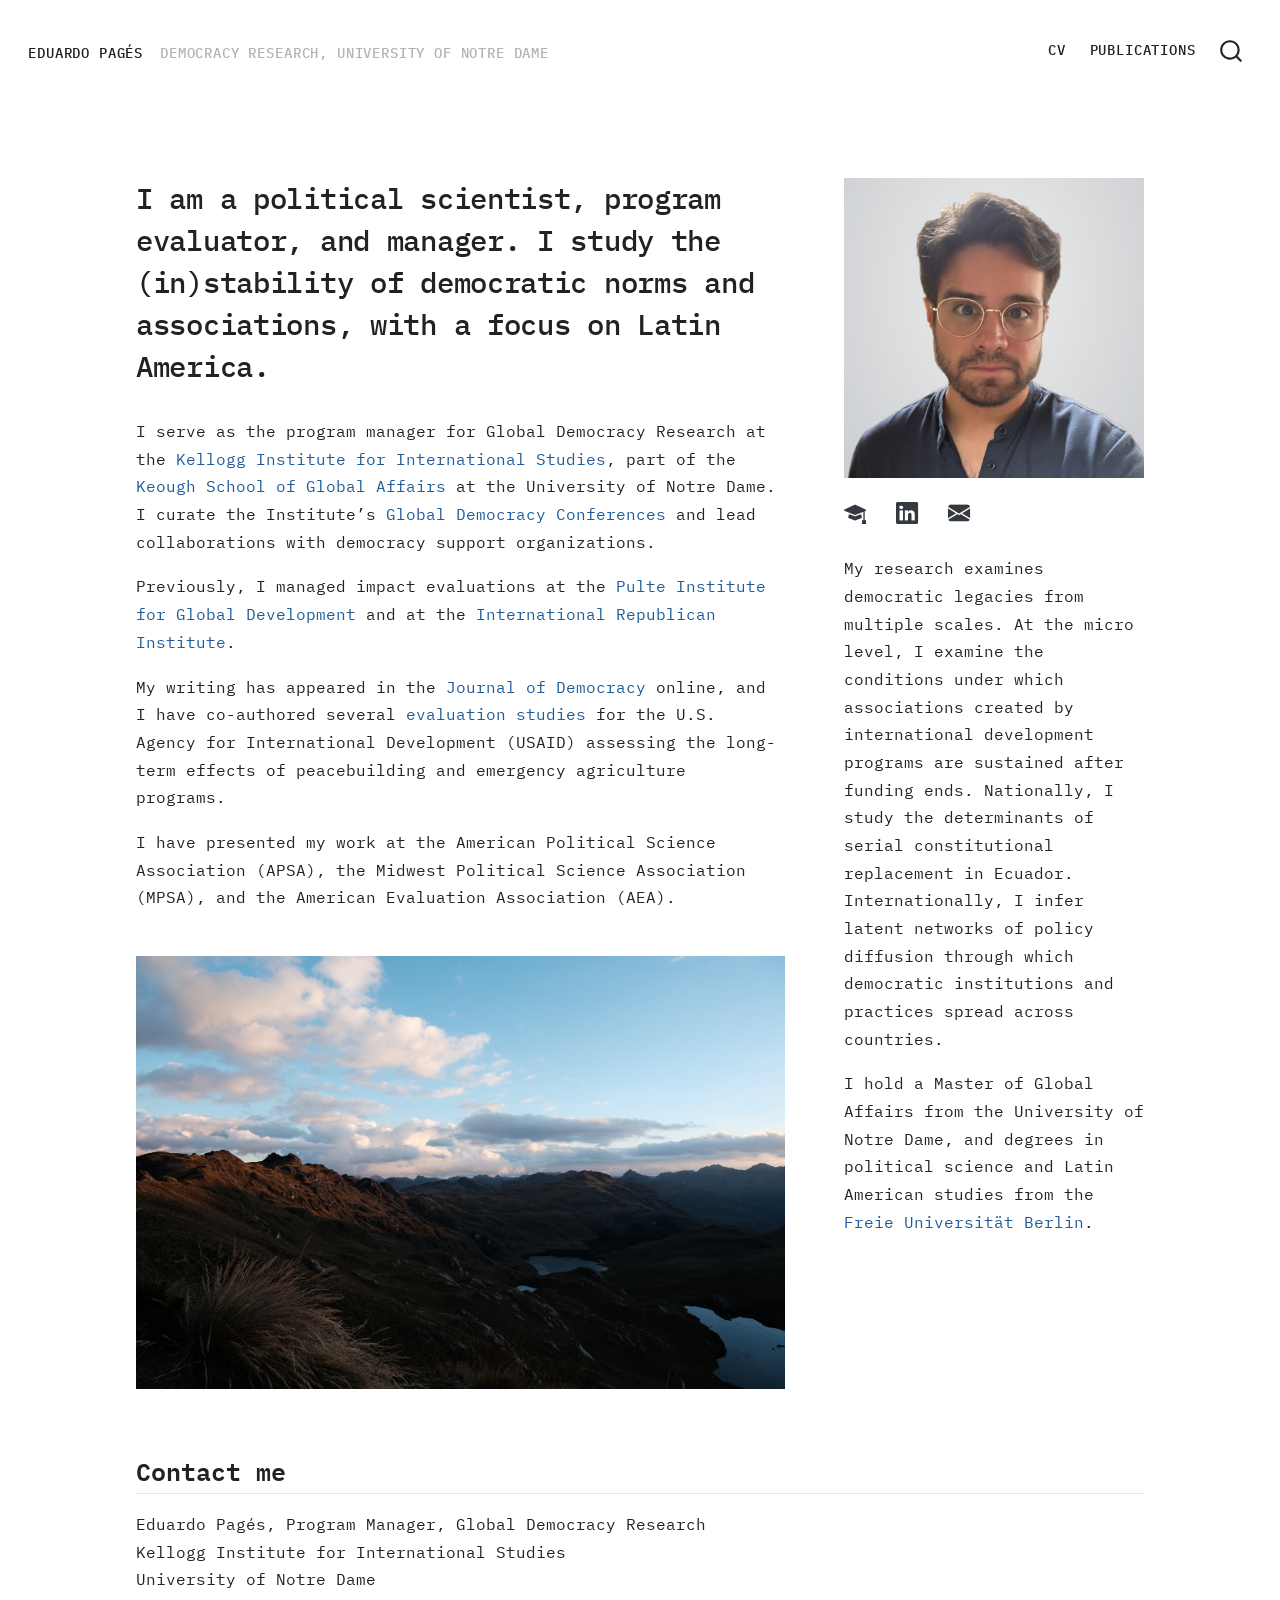
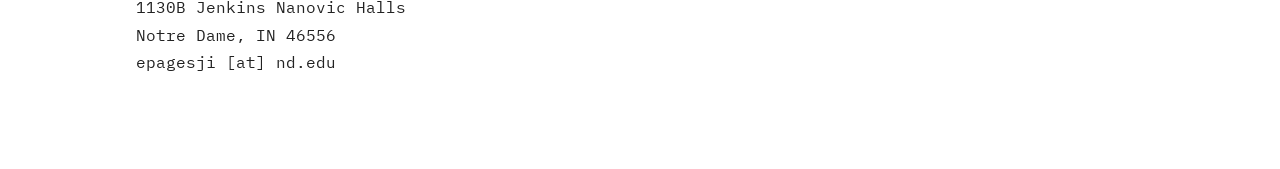
==== docs/index.html @ 21036114 "update" ====
<!DOCTYPE html>
<html xmlns="http://www.w3.org/1999/xhtml" lang="en" xml:lang="en"><head>

<meta charset="utf-8">
<meta name="generator" content="quarto-1.6.42">

<meta name="viewport" content="width=device-width, initial-scale=1.0, user-scalable=yes">


<title>Eduardo Pagés</title>
<style>
code{white-space: pre-wrap;}
span.smallcaps{font-variant: small-caps;}
div.columns{display: flex; gap: min(4vw, 1.5em);}
div.column{flex: auto; overflow-x: auto;}
div.hanging-indent{margin-left: 1.5em; text-indent: -1.5em;}
ul.task-list{list-style: none;}
ul.task-list li input[type="checkbox"] {
  width: 0.8em;
  margin: 0 0.8em 0.2em -1em; /* quarto-specific, see https://github.com/quarto-dev/quarto-cli/issues/4556 */ 
  vertical-align: middle;
}
</style>


<script src="site_libs/quarto-nav/quarto-nav.js"></script>
<script src="site_libs/quarto-nav/headroom.min.js"></script>
<script src="site_libs/clipboard/clipboard.min.js"></script>
<script src="site_libs/quarto-search/autocomplete.umd.js"></script>
<script src="site_libs/quarto-search/fuse.min.js"></script>
<script src="site_libs/quarto-search/quarto-search.js"></script>
<meta name="quarto:offset" content="./">
<script src="site_libs/quarto-html/quarto.js"></script>
<script src="site_libs/quarto-html/popper.min.js"></script>
<script src="site_libs/quarto-html/tippy.umd.min.js"></script>
<script src="site_libs/quarto-html/anchor.min.js"></script>
<link href="site_libs/quarto-html/tippy.css" rel="stylesheet">
<link href="site_libs/quarto-html/quarto-syntax-highlighting-d24214bd26f974c9c2c3da9940085b3d.css" rel="stylesheet" id="quarto-text-highlighting-styles">
<script src="site_libs/bootstrap/bootstrap.min.js"></script>
<link href="site_libs/bootstrap/bootstrap-icons.css" rel="stylesheet">
<link href="site_libs/bootstrap/bootstrap-ec6935b0382a1d86cc13bf8f3d1957b9.min.css" rel="stylesheet" append-hash="true" id="quarto-bootstrap" data-mode="light">
<script id="quarto-search-options" type="application/json">{
  "location": "navbar",
  "copy-button": false,
  "collapse-after": 3,
  "panel-placement": "end",
  "type": "overlay",
  "limit": 50,
  "keyboard-shortcut": [
    "f",
    "/",
    "s"
  ],
  "show-item-context": false,
  "language": {
    "search-no-results-text": "No results",
    "search-matching-documents-text": "matching documents",
    "search-copy-link-title": "Copy link to search",
    "search-hide-matches-text": "Hide additional matches",
    "search-more-match-text": "more match in this document",
    "search-more-matches-text": "more matches in this document",
    "search-clear-button-title": "Clear",
    "search-text-placeholder": "",
    "search-detached-cancel-button-title": "Cancel",
    "search-submit-button-title": "Submit",
    "search-label": "Search"
  }
}</script>
<style>html{ scroll-behavior: smooth; }</style>
<meta name="google-site-verification" content="d9QWnWDzLtX7ZNqzBEEGg6mCYW7MQCTSgyORNH1W5ec">


</head>

<body class="nav-fixed">

<div id="quarto-search-results"></div>
  <header id="quarto-header" class="headroom fixed-top">
    <nav class="navbar navbar-expand-lg " data-bs-theme="dark">
      <div class="navbar-container container-fluid">
      <div class="navbar-brand-container mx-auto">
    <a class="navbar-brand" href="./index.html">
    <span class="navbar-title">Eduardo Pagés</span>
    </a>
  </div>
            <div id="quarto-search" class="" title="Search"></div>
          <button class="navbar-toggler" type="button" data-bs-toggle="collapse" data-bs-target="#navbarCollapse" aria-controls="navbarCollapse" role="menu" aria-expanded="false" aria-label="Toggle navigation" onclick="if (window.quartoToggleHeadroom) { window.quartoToggleHeadroom(); }">
  <span class="navbar-toggler-icon"></span>
</button>
          <div class="collapse navbar-collapse" id="navbarCollapse">
            <ul class="navbar-nav navbar-nav-scroll ms-auto">
  <li class="nav-item">
    <a class="nav-link" href="./cv.html"> 
<span class="menu-text">CV</span></a>
  </li>  
  <li class="nav-item">
    <a class="nav-link" href="./publications.html"> 
<span class="menu-text">Publications</span></a>
  </li>  
</ul>
          </div> <!-- /navcollapse -->
            <div class="quarto-navbar-tools">
</div>
      </div> <!-- /container-fluid -->
    </nav>
</header>
<!-- content -->
<div id="quarto-content" class="quarto-container page-columns page-rows-contents page-layout-full page-navbar">
<!-- sidebar -->
<!-- margin-sidebar -->
    
<!-- main -->
<main class="content column-page" id="quarto-document-content"><header id="title-block-header" class="quarto-title-block"></header>




<div class="home">
<div class="left">
<p class="statement">
I am a political scientist, program evaluator, and manager. I study the (in)stability of democratic norms and associations, with a focus on Latin America.
</p>
<div class="detail">
<p>I serve as the program manager for Global Democracy Research at the <a href="https://kellogg.nd.edu">Kellogg Institute for International Studies</a>, part of the <a href="https://keough.nd.edu">Keough School of Global Affairs</a> at the University of Notre Dame. I curate the Institute’s <a href="https://kellogg.nd.edu">Global Democracy Conferences</a> and lead collaborations with democracy support organizations.</p>
<p>Previously, I managed impact evaluations at the <a href="https://pulte.nd.edu">Pulte Institute for Global Development</a> and at the <a href="https://www.iri.org">International Republican Institute</a>.</p>
<p>My writing has appeared in the <a href="https://www.journalofdemocracy.org/online-exclusive/why-democracy-by-referendum-seldom-works/">Journal of Democracy</a> online, and I have co-authored several <a href="./publications.html">evaluation studies</a> for the U.S. Agency for International Development (USAID) assessing the long-term effects of peacebuilding and emergency agriculture programs.</p>
<p>I have presented my work at the American Political Science Association (APSA), the Midwest Political Science Association (MPSA), and the American Evaluation Association (AEA).</p>
</div>
<p><img class="side-photo" src="images/andes.jpg" alt="Andean páramo landscape at dusk"></p>
</div>
<div class="right">
<p><img class="headshot" src="images/headshot.jpg" alt="Portrait of Eduardo Pagés"></p>
<div class="icons">
<p><a href="https://scholar.google.com/citations?user=4RTPRncAAAAJ" aria-label="Google Scholar" title="Google Scholar"><i class="bi bi-mortarboard-fill"></i></a> <a href="https://www.linkedin.com/in/eduardopages96/" aria-label="LinkedIn" title="LinkedIn"><i class="bi bi-linkedin"></i></a> <a href="mailto:epagesji@nd.edu" aria-label="Email" title="Email"><i class="bi bi-envelope-fill"></i></a></p>
</div>
<div class="detail">
<p>My research examines democratic legacies from multiple scales. At the micro level, I examine the conditions under which associations created by international development programs are sustained after funding ends. Nationally, I study the determinants of serial constitutional replacement in Ecuador. Internationally, I infer latent networks of policy diffusion through which democratic institutions and practices spread across countries.</p>
<p>I hold a Master of Global Affairs from the University of Notre Dame, and degrees in political science and Latin American studies from the <a href="https://www.fu-berlin.de">Freie Universität Berlin</a>.</p>
</div>
</div>
</div>
<section id="contact-me" class="level2">
<h2 class="anchored" data-anchor-id="contact-me">Contact me</h2>
<div class="contact">
<p>Eduardo Pagés, Program Manager, Global Democracy Research<br> Kellogg Institute for International Studies<br> University of Notre Dame<br> 1130B Jenkins Nanovic Halls<br> Notre Dame, IN 46556<br> epagesji [at] nd.edu</p>
</div>


</section>

</main> <!-- /main -->
<script id="quarto-html-after-body" type="application/javascript">
window.document.addEventListener("DOMContentLoaded", function (event) {
  const toggleBodyColorMode = (bsSheetEl) => {
    const mode = bsSheetEl.getAttribute("data-mode");
    const bodyEl = window.document.querySelector("body");
    if (mode === "dark") {
      bodyEl.classList.add("quarto-dark");
      bodyEl.classList.remove("quarto-light");
    } else {
      bodyEl.classList.add("quarto-light");
      bodyEl.classList.remove("quarto-dark");
    }
  }
  const toggleBodyColorPrimary = () => {
    const bsSheetEl = window.document.querySelector("link#quarto-bootstrap");
    if (bsSheetEl) {
      toggleBodyColorMode(bsSheetEl);
    }
  }
  toggleBodyColorPrimary();  
  const icon = "";
  const anchorJS = new window.AnchorJS();
  anchorJS.options = {
    placement: 'right',
    icon: icon
  };
  anchorJS.add('.anchored');
  const isCodeAnnotation = (el) => {
    for (const clz of el.classList) {
      if (clz.startsWith('code-annotation-')) {                     
        return true;
      }
    }
    return false;
  }
  const onCopySuccess = function(e) {
    // button target
    const button = e.trigger;
    // don't keep focus
    button.blur();
    // flash "checked"
    button.classList.add('code-copy-button-checked');
    var currentTitle = button.getAttribute("title");
    button.setAttribute("title", "Copied!");
    let tooltip;
    if (window.bootstrap) {
      button.setAttribute("data-bs-toggle", "tooltip");
      button.setAttribute("data-bs-placement", "left");
      button.setAttribute("data-bs-title", "Copied!");
      tooltip = new bootstrap.Tooltip(button, 
        { trigger: "manual", 
          customClass: "code-copy-button-tooltip",
          offset: [0, -8]});
      tooltip.show();    
    }
    setTimeout(function() {
      if (tooltip) {
        tooltip.hide();
        button.removeAttribute("data-bs-title");
        button.removeAttribute("data-bs-toggle");
        button.removeAttribute("data-bs-placement");
      }
      button.setAttribute("title", currentTitle);
      button.classList.remove('code-copy-button-checked');
    }, 1000);
    // clear code selection
    e.clearSelection();
  }
  const getTextToCopy = function(trigger) {
      const codeEl = trigger.previousElementSibling.cloneNode(true);
      for (const childEl of codeEl.children) {
        if (isCodeAnnotation(childEl)) {
          childEl.remove();
        }
      }
      return codeEl.innerText;
  }
  const clipboard = new window.ClipboardJS('.code-copy-button:not([data-in-quarto-modal])', {
    text: getTextToCopy
  });
  clipboard.on('success', onCopySuccess);
  if (window.document.getElementById('quarto-embedded-source-code-modal')) {
    const clipboardModal = new window.ClipboardJS('.code-copy-button[data-in-quarto-modal]', {
      text: getTextToCopy,
      container: window.document.getElementById('quarto-embedded-source-code-modal')
    });
    clipboardModal.on('success', onCopySuccess);
  }
    var localhostRegex = new RegExp(/^(?:http|https):\/\/localhost\:?[0-9]*\//);
    var mailtoRegex = new RegExp(/^mailto:/);
      var filterRegex = new RegExp("https:\/\/eduard7central\.github\.io");
    var isInternal = (href) => {
        return filterRegex.test(href) || localhostRegex.test(href) || mailtoRegex.test(href);
    }
    // Inspect non-navigation links and adorn them if external
 	var links = window.document.querySelectorAll('a[href]:not(.nav-link):not(.navbar-brand):not(.toc-action):not(.sidebar-link):not(.sidebar-item-toggle):not(.pagination-link):not(.no-external):not([aria-hidden]):not(.dropdown-item):not(.quarto-navigation-tool):not(.about-link)');
    for (var i=0; i<links.length; i++) {
      const link = links[i];
      if (!isInternal(link.href)) {
        // undo the damage that might have been done by quarto-nav.js in the case of
        // links that we want to consider external
        if (link.dataset.originalHref !== undefined) {
          link.href = link.dataset.originalHref;
        }
          // target, if specified
          link.setAttribute("target", "_blank");
          if (link.getAttribute("rel") === null) {
            link.setAttribute("rel", "noopener");
          }
      }
    }
  function tippyHover(el, contentFn, onTriggerFn, onUntriggerFn) {
    const config = {
      allowHTML: true,
      maxWidth: 500,
      delay: 100,
      arrow: false,
      appendTo: function(el) {
          return el.parentElement;
      },
      interactive: true,
      interactiveBorder: 10,
      theme: 'quarto',
      placement: 'bottom-start',
    };
    if (contentFn) {
      config.content = contentFn;
    }
    if (onTriggerFn) {
      config.onTrigger = onTriggerFn;
    }
    if (onUntriggerFn) {
      config.onUntrigger = onUntriggerFn;
    }
    window.tippy(el, config); 
  }
  const noterefs = window.document.querySelectorAll('a[role="doc-noteref"]');
  for (var i=0; i<noterefs.length; i++) {
    const ref = noterefs[i];
    tippyHover(ref, function() {
      // use id or data attribute instead here
      let href = ref.getAttribute('data-footnote-href') || ref.getAttribute('href');
      try { href = new URL(href).hash; } catch {}
      const id = href.replace(/^#\/?/, "");
      const note = window.document.getElementById(id);
      if (note) {
        return note.innerHTML;
      } else {
        return "";
      }
    });
  }
  const xrefs = window.document.querySelectorAll('a.quarto-xref');
  const processXRef = (id, note) => {
    // Strip column container classes
    const stripColumnClz = (el) => {
      el.classList.remove("page-full", "page-columns");
      if (el.children) {
        for (const child of el.children) {
          stripColumnClz(child);
        }
      }
    }
    stripColumnClz(note)
    if (id === null || id.startsWith('sec-')) {
      // Special case sections, only their first couple elements
      const container = document.createElement("div");
      if (note.children && note.children.length > 2) {
        container.appendChild(note.children[0].cloneNode(true));
        for (let i = 1; i < note.children.length; i++) {
          const child = note.children[i];
          if (child.tagName === "P" && child.innerText === "") {
            continue;
          } else {
            container.appendChild(child.cloneNode(true));
            break;
          }
        }
        if (window.Quarto?.typesetMath) {
          window.Quarto.typesetMath(container);
        }
        return container.innerHTML
      } else {
        if (window.Quarto?.typesetMath) {
          window.Quarto.typesetMath(note);
        }
        return note.innerHTML;
      }
    } else {
      // Remove any anchor links if they are present
      const anchorLink = note.querySelector('a.anchorjs-link');
      if (anchorLink) {
        anchorLink.remove();
      }
      if (window.Quarto?.typesetMath) {
        window.Quarto.typesetMath(note);
      }
      if (note.classList.contains("callout")) {
        return note.outerHTML;
      } else {
        return note.innerHTML;
      }
    }
  }
  for (var i=0; i<xrefs.length; i++) {
    const xref = xrefs[i];
    tippyHover(xref, undefined, function(instance) {
      instance.disable();
      let url = xref.getAttribute('href');
      let hash = undefined; 
      if (url.startsWith('#')) {
        hash = url;
      } else {
        try { hash = new URL(url).hash; } catch {}
      }
      if (hash) {
        const id = hash.replace(/^#\/?/, "");
        const note = window.document.getElementById(id);
        if (note !== null) {
          try {
            const html = processXRef(id, note.cloneNode(true));
            instance.setContent(html);
          } finally {
            instance.enable();
            instance.show();
          }
        } else {
          // See if we can fetch this
          fetch(url.split('#')[0])
          .then(res => res.text())
          .then(html => {
            const parser = new DOMParser();
            const htmlDoc = parser.parseFromString(html, "text/html");
            const note = htmlDoc.getElementById(id);
            if (note !== null) {
              const html = processXRef(id, note);
              instance.setContent(html);
            } 
          }).finally(() => {
            instance.enable();
            instance.show();
          });
        }
      } else {
        // See if we can fetch a full url (with no hash to target)
        // This is a special case and we should probably do some content thinning / targeting
        fetch(url)
        .then(res => res.text())
        .then(html => {
          const parser = new DOMParser();
          const htmlDoc = parser.parseFromString(html, "text/html");
          const note = htmlDoc.querySelector('main.content');
          if (note !== null) {
            // This should only happen for chapter cross references
            // (since there is no id in the URL)
            // remove the first header
            if (note.children.length > 0 && note.children[0].tagName === "HEADER") {
              note.children[0].remove();
            }
            const html = processXRef(null, note);
            instance.setContent(html);
          } 
        }).finally(() => {
          instance.enable();
          instance.show();
        });
      }
    }, function(instance) {
    });
  }
      let selectedAnnoteEl;
      const selectorForAnnotation = ( cell, annotation) => {
        let cellAttr = 'data-code-cell="' + cell + '"';
        let lineAttr = 'data-code-annotation="' +  annotation + '"';
        const selector = 'span[' + cellAttr + '][' + lineAttr + ']';
        return selector;
      }
      const selectCodeLines = (annoteEl) => {
        const doc = window.document;
        const targetCell = annoteEl.getAttribute("data-target-cell");
        const targetAnnotation = annoteEl.getAttribute("data-target-annotation");
        const annoteSpan = window.document.querySelector(selectorForAnnotation(targetCell, targetAnnotation));
        const lines = annoteSpan.getAttribute("data-code-lines").split(",");
        const lineIds = lines.map((line) => {
          return targetCell + "-" + line;
        })
        let top = null;
        let height = null;
        let parent = null;
        if (lineIds.length > 0) {
            //compute the position of the single el (top and bottom and make a div)
            const el = window.document.getElementById(lineIds[0]);
            top = el.offsetTop;
            height = el.offsetHeight;
            parent = el.parentElement.parentElement;
          if (lineIds.length > 1) {
            const lastEl = window.document.getElementById(lineIds[lineIds.length - 1]);
            const bottom = lastEl.offsetTop + lastEl.offsetHeight;
            height = bottom - top;
          }
          if (top !== null && height !== null && parent !== null) {
            // cook up a div (if necessary) and position it 
            let div = window.document.getElementById("code-annotation-line-highlight");
            if (div === null) {
              div = window.document.createElement("div");
              div.setAttribute("id", "code-annotation-line-highlight");
              div.style.position = 'absolute';
              parent.appendChild(div);
            }
            div.style.top = top - 2 + "px";
            div.style.height = height + 4 + "px";
            div.style.left = 0;
            let gutterDiv = window.document.getElementById("code-annotation-line-highlight-gutter");
            if (gutterDiv === null) {
              gutterDiv = window.document.createElement("div");
              gutterDiv.setAttribute("id", "code-annotation-line-highlight-gutter");
              gutterDiv.style.position = 'absolute';
              const codeCell = window.document.getElementById(targetCell);
              const gutter = codeCell.querySelector('.code-annotation-gutter');
              gutter.appendChild(gutterDiv);
            }
            gutterDiv.style.top = top - 2 + "px";
            gutterDiv.style.height = height + 4 + "px";
          }
          selectedAnnoteEl = annoteEl;
        }
      };
      const unselectCodeLines = () => {
        const elementsIds = ["code-annotation-line-highlight", "code-annotation-line-highlight-gutter"];
        elementsIds.forEach((elId) => {
          const div = window.document.getElementById(elId);
          if (div) {
            div.remove();
          }
        });
        selectedAnnoteEl = undefined;
      };
        // Handle positioning of the toggle
    window.addEventListener(
      "resize",
      throttle(() => {
        elRect = undefined;
        if (selectedAnnoteEl) {
          selectCodeLines(selectedAnnoteEl);
        }
      }, 10)
    );
    function throttle(fn, ms) {
    let throttle = false;
    let timer;
      return (...args) => {
        if(!throttle) { // first call gets through
            fn.apply(this, args);
            throttle = true;
        } else { // all the others get throttled
            if(timer) clearTimeout(timer); // cancel #2
            timer = setTimeout(() => {
              fn.apply(this, args);
              timer = throttle = false;
            }, ms);
        }
      };
    }
      // Attach click handler to the DT
      const annoteDls = window.document.querySelectorAll('dt[data-target-cell]');
      for (const annoteDlNode of annoteDls) {
        annoteDlNode.addEventListener('click', (event) => {
          const clickedEl = event.target;
          if (clickedEl !== selectedAnnoteEl) {
            unselectCodeLines();
            const activeEl = window.document.querySelector('dt[data-target-cell].code-annotation-active');
            if (activeEl) {
              activeEl.classList.remove('code-annotation-active');
            }
            selectCodeLines(clickedEl);
            clickedEl.classList.add('code-annotation-active');
          } else {
            // Unselect the line
            unselectCodeLines();
            clickedEl.classList.remove('code-annotation-active');
          }
        });
      }
  const findCites = (el) => {
    const parentEl = el.parentElement;
    if (parentEl) {
      const cites = parentEl.dataset.cites;
      if (cites) {
        return {
          el,
          cites: cites.split(' ')
        };
      } else {
        return findCites(el.parentElement)
      }
    } else {
      return undefined;
    }
  };
  var bibliorefs = window.document.querySelectorAll('a[role="doc-biblioref"]');
  for (var i=0; i<bibliorefs.length; i++) {
    const ref = bibliorefs[i];
    const citeInfo = findCites(ref);
    if (citeInfo) {
      tippyHover(citeInfo.el, function() {
        var popup = window.document.createElement('div');
        citeInfo.cites.forEach(function(cite) {
          var citeDiv = window.document.createElement('div');
          citeDiv.classList.add('hanging-indent');
          citeDiv.classList.add('csl-entry');
          var biblioDiv = window.document.getElementById('ref-' + cite);
          if (biblioDiv) {
            citeDiv.innerHTML = biblioDiv.innerHTML;
          }
          popup.appendChild(citeDiv);
        });
        return popup.innerHTML;
      });
    }
  }
});
</script>
</div> <!-- /content -->




<script src="site_libs/quarto-html/zenscroll-min.js"></script>
</body></html>
---- docs/site_libs/quarto-html/tippy.css ----
.tippy-box[data-animation=fade][data-state=hidden]{opacity:0}[data-tippy-root]{max-width:calc(100vw - 10px)}.tippy-box{position:relative;background-color:#333;color:#fff;border-radius:4px;font-size:14px;line-height:1.4;white-space:normal;outline:0;transition-property:transform,visibility,opacity}.tippy-box[data-placement^=top]>.tippy-arrow{bottom:0}.tippy-box[data-placement^=top]>.tippy-arrow:before{bottom:-7px;left:0;border-width:8px 8px 0;border-top-color:initial;transform-origin:center top}.tippy-box[data-placement^=bottom]>.tippy-arrow{top:0}.tippy-box[data-placement^=bottom]>.tippy-arrow:before{top:-7px;left:0;border-width:0 8px 8px;border-bottom-color:initial;transform-origin:center bottom}.tippy-box[data-placement^=left]>.tippy-arrow{right:0}.tippy-box[data-placement^=left]>.tippy-arrow:before{border-width:8px 0 8px 8px;border-left-color:initial;right:-7px;transform-origin:center left}.tippy-box[data-placement^=right]>.tippy-arrow{left:0}.tippy-box[data-placement^=right]>.tippy-arrow:before{left:-7px;border-width:8px 8px 8px 0;border-right-color:initial;transform-origin:center right}.tippy-box[data-inertia][data-state=visible]{transition-timing-function:cubic-bezier(.54,1.5,.38,1.11)}.tippy-arrow{width:16px;height:16px;color:#333}.tippy-arrow:before{content:"";position:absolute;border-color:transparent;border-style:solid}.tippy-content{position:relative;padding:5px 9px;z-index:1}
---- docs/site_libs/quarto-html/quarto-syntax-highlighting-d24214bd26f974c9c2c3da9940085b3d.css ----
/* quarto syntax highlight colors */
:root {
  --quarto-hl-ot-color: #003B4F;
  --quarto-hl-at-color: #657422;
  --quarto-hl-ss-color: #20794D;
  --quarto-hl-an-color: #5E5E5E;
  --quarto-hl-fu-color: #4758AB;
  --quarto-hl-st-color: #20794D;
  --quarto-hl-cf-color: #003B4F;
  --quarto-hl-op-color: #5E5E5E;
  --quarto-hl-er-color: #AD0000;
  --quarto-hl-bn-color: #AD0000;
  --quarto-hl-al-color: #AD0000;
  --quarto-hl-va-color: #111111;
  --quarto-hl-bu-color: inherit;
  --quarto-hl-ex-color: inherit;
  --quarto-hl-pp-color: #AD0000;
  --quarto-hl-in-color: #5E5E5E;
  --quarto-hl-vs-color: #20794D;
  --quarto-hl-wa-color: #5E5E5E;
  --quarto-hl-do-color: #5E5E5E;
  --quarto-hl-im-color: #00769E;
  --quarto-hl-ch-color: #20794D;
  --quarto-hl-dt-color: #AD0000;
  --quarto-hl-fl-color: #AD0000;
  --quarto-hl-co-color: #5E5E5E;
  --quarto-hl-cv-color: #5E5E5E;
  --quarto-hl-cn-color: #8f5902;
  --quarto-hl-sc-color: #5E5E5E;
  --quarto-hl-dv-color: #AD0000;
  --quarto-hl-kw-color: #003B4F;
}

/* other quarto variables */
:root {
  --quarto-font-monospace: "IBM Plex Mono", ui-monospace, Menlo, monospace;
}

pre > code.sourceCode > span {
  color: #003B4F;
}

code span {
  color: #003B4F;
}

code.sourceCode > span {
  color: #003B4F;
}

div.sourceCode,
div.sourceCode pre.sourceCode {
  color: #003B4F;
}

code span.ot {
  color: #003B4F;
  font-style: inherit;
}

code span.at {
  color: #657422;
  font-style: inherit;
}

code span.ss {
  color: #20794D;
  font-style: inherit;
}

code span.an {
  color: #5E5E5E;
  font-style: inherit;
}

code span.fu {
  color: #4758AB;
  font-style: inherit;
}

code span.st {
  color: #20794D;
  font-style: inherit;
}

code span.cf {
  color: #003B4F;
  font-weight: bold;
  font-style: inherit;
}

code span.op {
  color: #5E5E5E;
  font-style: inherit;
}

code span.er {
  color: #AD0000;
  font-style: inherit;
}

code span.bn {
  color: #AD0000;
  font-style: inherit;
}

code span.al {
  color: #AD0000;
  font-style: inherit;
}

code span.va {
  color: #111111;
  font-style: inherit;
}

code span.bu {
  font-style: inherit;
}

code span.ex {
  font-style: inherit;
}

code span.pp {
  color: #AD0000;
  font-style: inherit;
}

code span.in {
  color: #5E5E5E;
  font-style: inherit;
}

code span.vs {
  color: #20794D;
  font-style: inherit;
}

code span.wa {
  color: #5E5E5E;
  font-style: italic;
}

code span.do {
  color: #5E5E5E;
  font-style: italic;
}

code span.im {
  color: #00769E;
  font-style: inherit;
}

code span.ch {
  color: #20794D;
  font-style: inherit;
}

code span.dt {
  color: #AD0000;
  font-style: inherit;
}

code span.fl {
  color: #AD0000;
  font-style: inherit;
}

code span.co {
  color: #5E5E5E;
  font-style: inherit;
}

code span.cv {
  color: #5E5E5E;
  font-style: italic;
}

code span.cn {
  color: #8f5902;
  font-style: inherit;
}

code span.sc {
  color: #5E5E5E;
  font-style: inherit;
}

code span.dv {
  color: #AD0000;
  font-style: inherit;
}

code span.kw {
  color: #003B4F;
  font-weight: bold;
  font-style: inherit;
}

.prevent-inlining {
  content: "</";
}

/*# sourceMappingURL=475bb69059f6c236b095913229777e98.css.map */
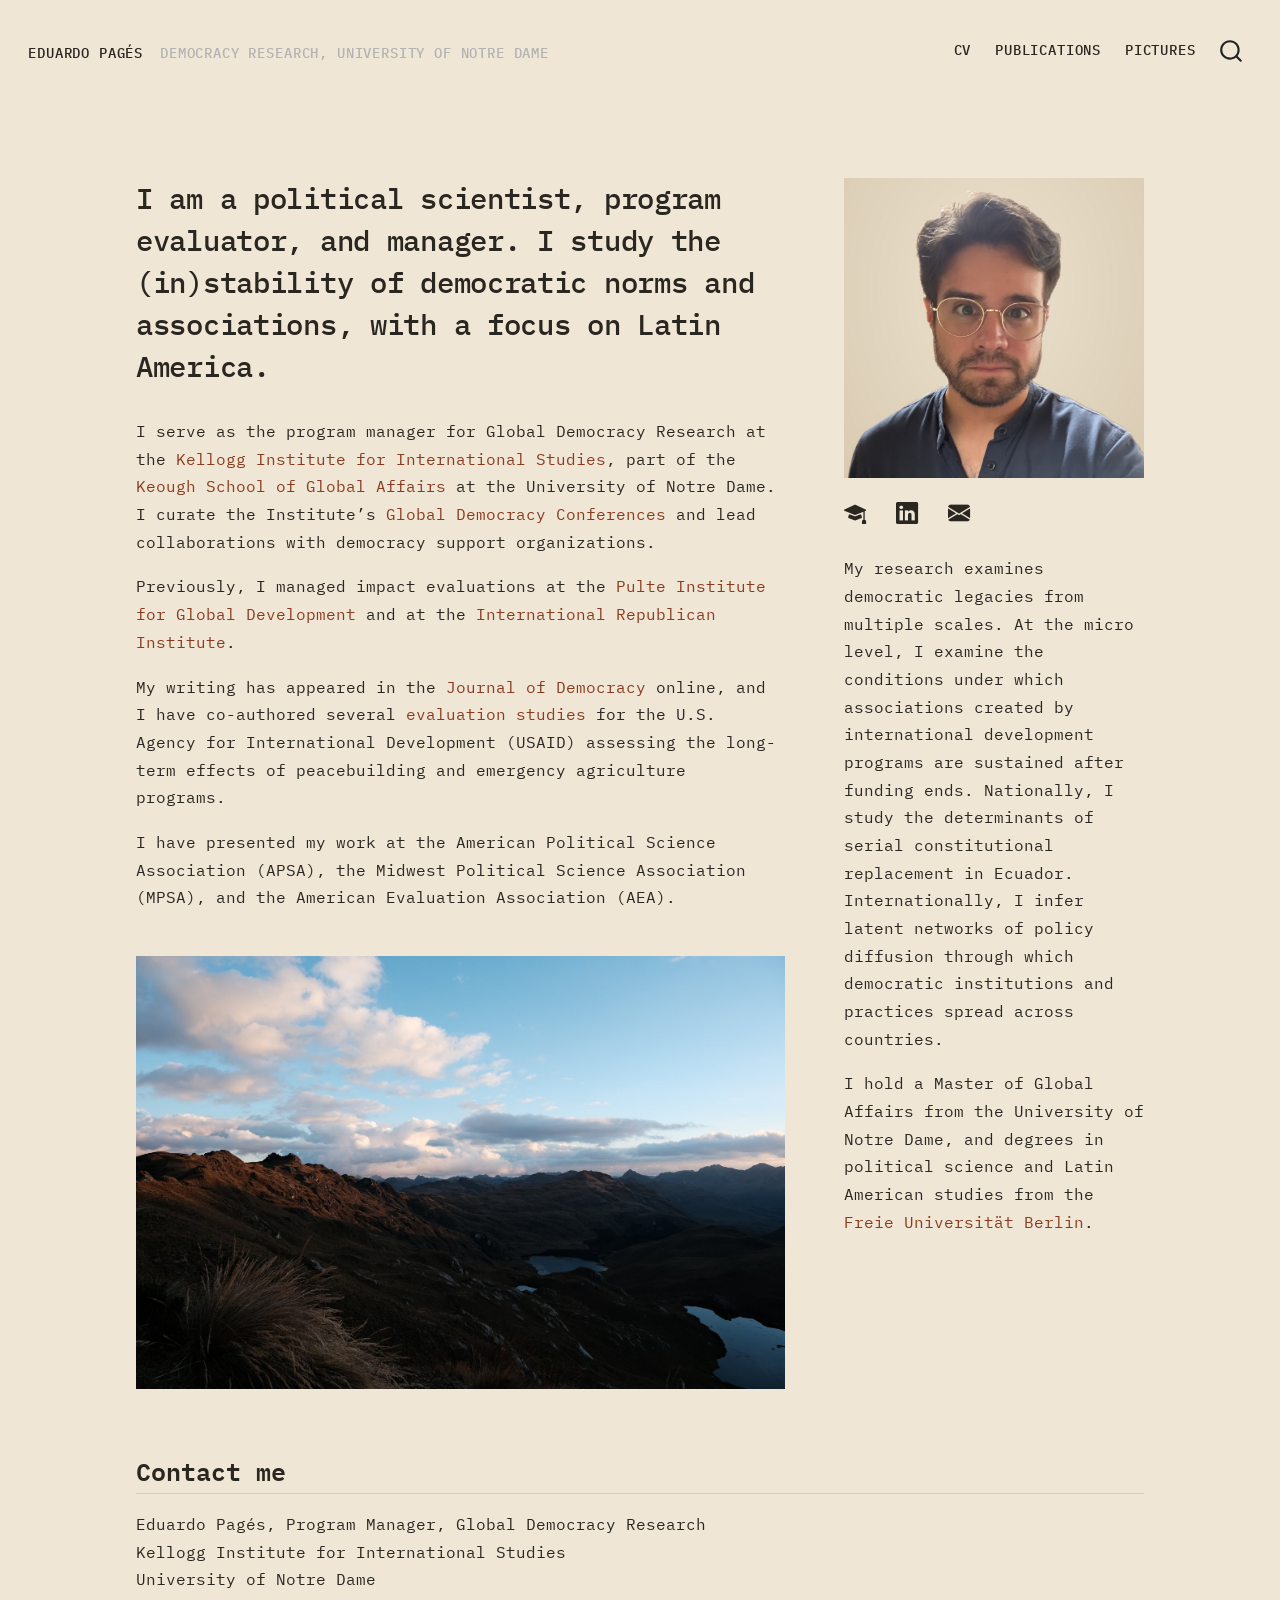
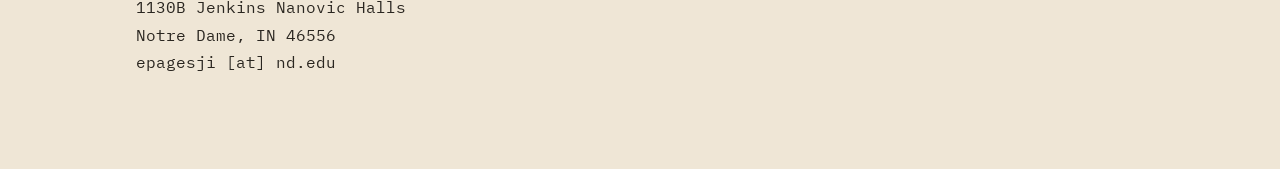
==== commit 0bb3bd24: "Update with pictures section" ====
--- a/docs/index.html
+++ b/docs/index.html
@@ -38,7 +38,7 @@
 <link href="site_libs/quarto-html/quarto-syntax-highlighting-d24214bd26f974c9c2c3da9940085b3d.css" rel="stylesheet" id="quarto-text-highlighting-styles">
 <script src="site_libs/bootstrap/bootstrap.min.js"></script>
 <link href="site_libs/bootstrap/bootstrap-icons.css" rel="stylesheet">
-<link href="site_libs/bootstrap/bootstrap-ec6935b0382a1d86cc13bf8f3d1957b9.min.css" rel="stylesheet" append-hash="true" id="quarto-bootstrap" data-mode="light">
+<link href="site_libs/bootstrap/bootstrap-fd109731776092e801d70a4bb2961599.min.css" rel="stylesheet" append-hash="true" id="quarto-bootstrap" data-mode="light">
 <script id="quarto-search-options" type="application/json">{
   "location": "navbar",
   "copy-button": false,
@@ -97,6 +97,10 @@
     <a class="nav-link" href="./publications.html"> 
 <span class="menu-text">Publications</span></a>
   </li>  
+  <li class="nav-item">
+    <a class="nav-link" href="./pictures.html"> 
+<span class="menu-text">Pictures</span></a>
+  </li>  
 </ul>
           </div> <!-- /navcollapse -->
             <div class="quarto-navbar-tools">
@@ -126,10 +130,14 @@
 <p>My writing has appeared in the <a href="https://www.journalofdemocracy.org/online-exclusive/why-democracy-by-referendum-seldom-works/">Journal of Democracy</a> online, and I have co-authored several <a href="./publications.html">evaluation studies</a> for the U.S. Agency for International Development (USAID) assessing the long-term effects of peacebuilding and emergency agriculture programs.</p>
 <p>I have presented my work at the American Political Science Association (APSA), the Midwest Political Science Association (MPSA), and the American Evaluation Association (AEA).</p>
 </div>
+<div class="andes-wrap">
 <p><img class="side-photo" src="images/andes.jpg" alt="Andean páramo landscape at dusk"></p>
 </div>
+</div>
 <div class="right">
+<div class="photo-wrap">
 <p><img class="headshot" src="images/headshot.jpg" alt="Portrait of Eduardo Pagés"></p>
+</div>
 <div class="icons">
 <p><a href="https://scholar.google.com/citations?user=4RTPRncAAAAJ" aria-label="Google Scholar" title="Google Scholar"><i class="bi bi-mortarboard-fill"></i></a> <a href="https://www.linkedin.com/in/eduardopages96/" aria-label="LinkedIn" title="LinkedIn"><i class="bi bi-linkedin"></i></a> <a href="mailto:epagesji@nd.edu" aria-label="Email" title="Email"><i class="bi bi-envelope-fill"></i></a></p>
 </div>
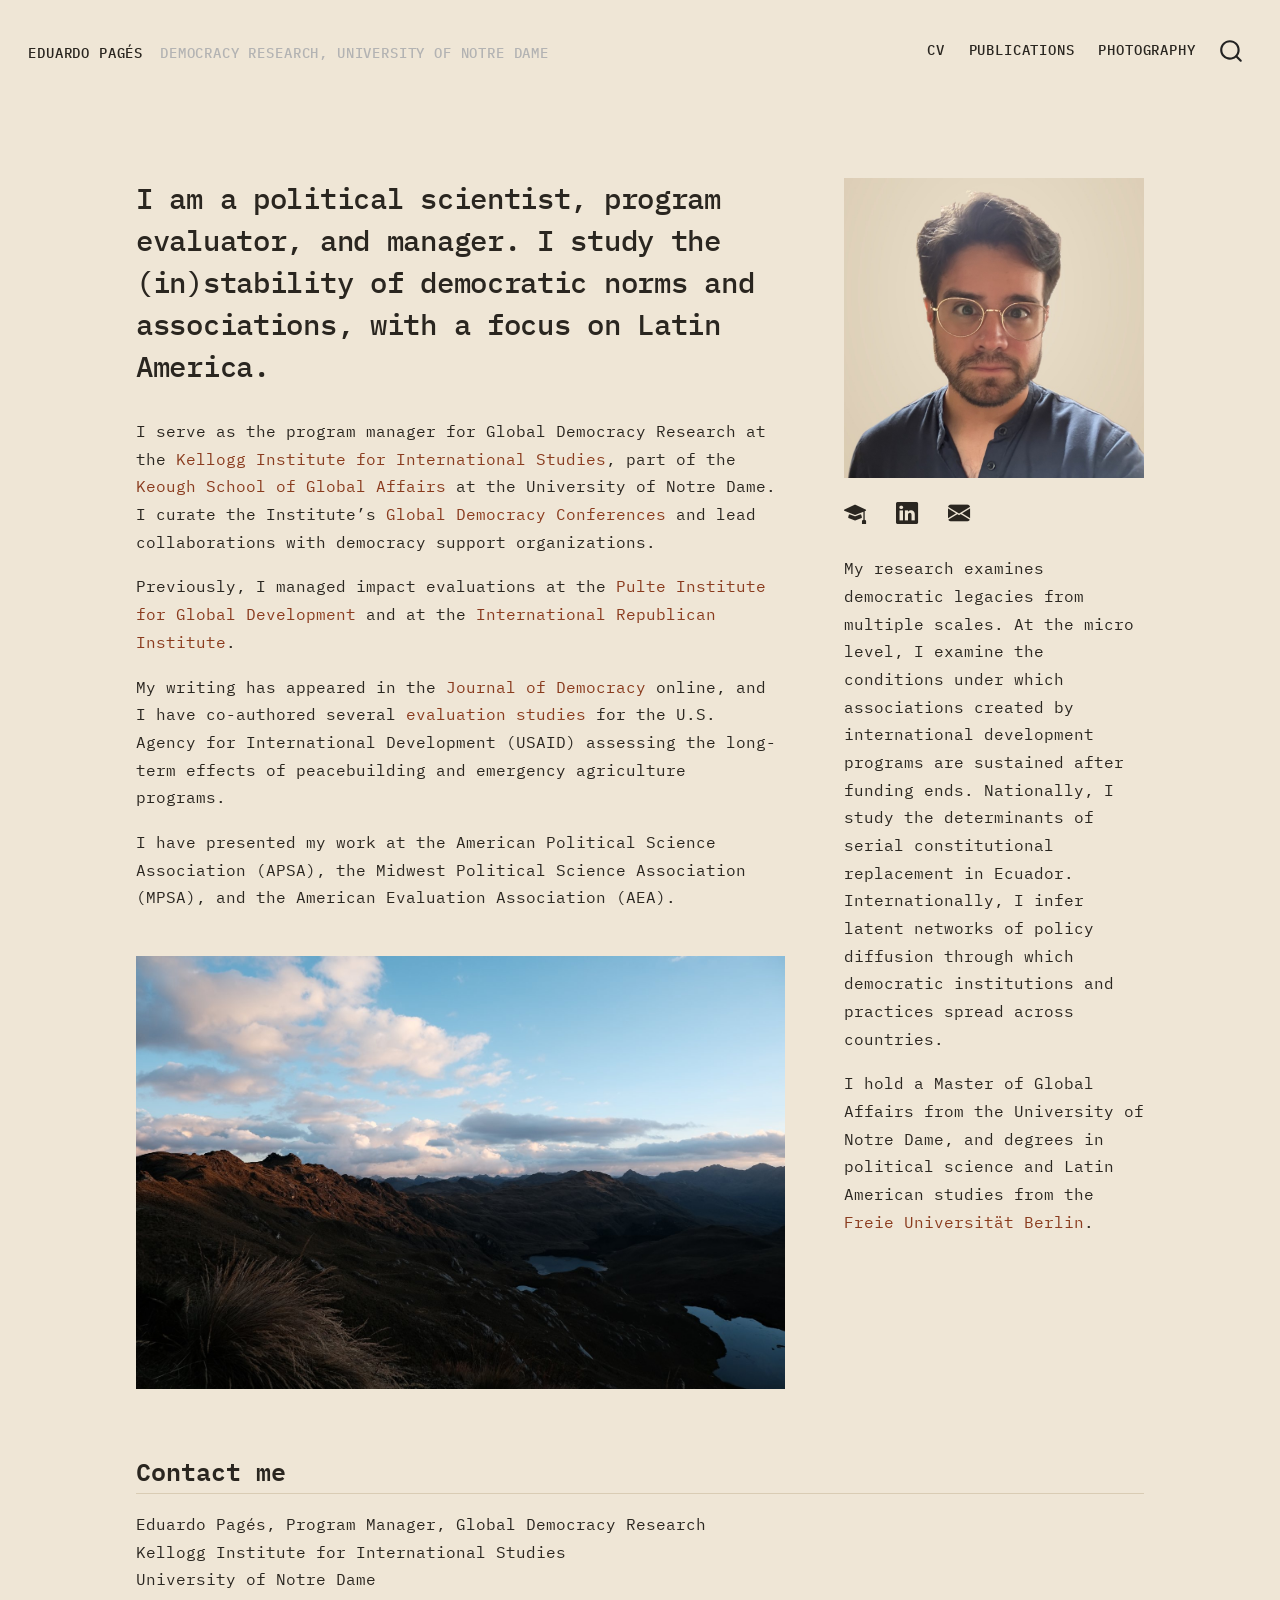
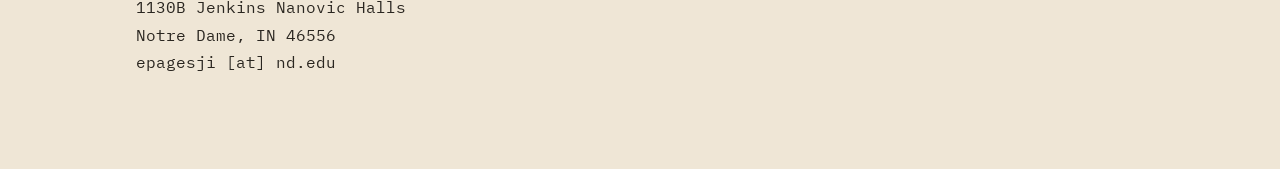
==== commit c0e2a9c0: "Update of publications page" ====
--- a/docs/index.html
+++ b/docs/index.html
@@ -38,7 +38,7 @@
 <link href="site_libs/quarto-html/quarto-syntax-highlighting-d24214bd26f974c9c2c3da9940085b3d.css" rel="stylesheet" id="quarto-text-highlighting-styles">
 <script src="site_libs/bootstrap/bootstrap.min.js"></script>
 <link href="site_libs/bootstrap/bootstrap-icons.css" rel="stylesheet">
-<link href="site_libs/bootstrap/bootstrap-fd109731776092e801d70a4bb2961599.min.css" rel="stylesheet" append-hash="true" id="quarto-bootstrap" data-mode="light">
+<link href="site_libs/bootstrap/bootstrap-a9b498c6a6a23a82e7b013ad0fb9bc80.min.css" rel="stylesheet" append-hash="true" id="quarto-bootstrap" data-mode="light">
 <script id="quarto-search-options" type="application/json">{
   "location": "navbar",
   "copy-button": false,
@@ -99,7 +99,7 @@
   </li>  
   <li class="nav-item">
     <a class="nav-link" href="./pictures.html"> 
-<span class="menu-text">Pictures</span></a>
+<span class="menu-text">Photography</span></a>
   </li>  
 </ul>
           </div> <!-- /navcollapse -->
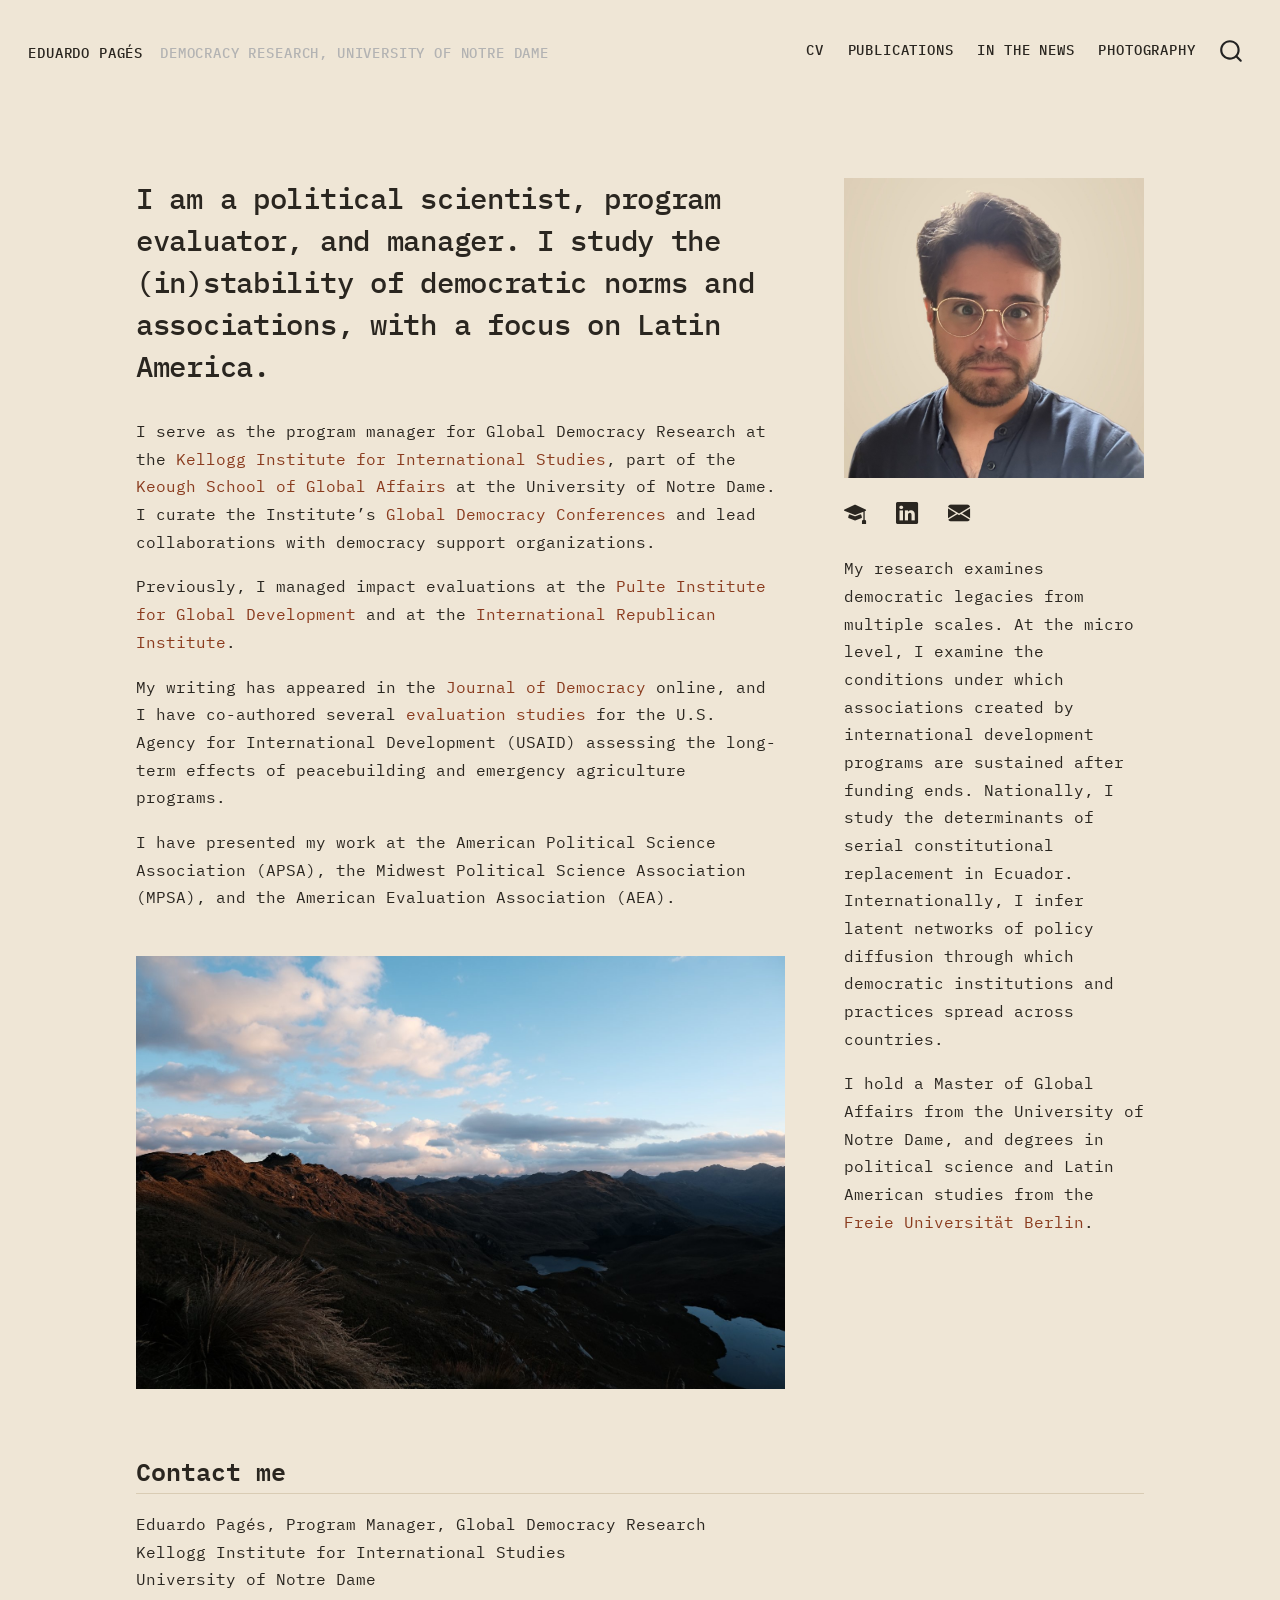
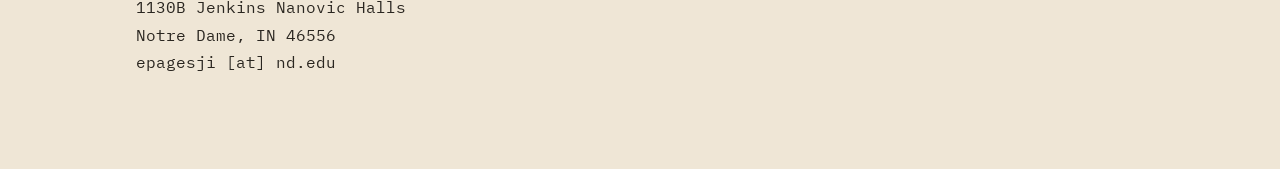
==== commit 34b8ebb9: "new news sections new news sections" ====
--- a/docs/index.html
+++ b/docs/index.html
@@ -38,7 +38,7 @@
 <link href="site_libs/quarto-html/quarto-syntax-highlighting-d24214bd26f974c9c2c3da9940085b3d.css" rel="stylesheet" id="quarto-text-highlighting-styles">
 <script src="site_libs/bootstrap/bootstrap.min.js"></script>
 <link href="site_libs/bootstrap/bootstrap-icons.css" rel="stylesheet">
-<link href="site_libs/bootstrap/bootstrap-a9b498c6a6a23a82e7b013ad0fb9bc80.min.css" rel="stylesheet" append-hash="true" id="quarto-bootstrap" data-mode="light">
+<link href="site_libs/bootstrap/bootstrap-5631ccc39f8198c016465c4636771dfd.min.css" rel="stylesheet" append-hash="true" id="quarto-bootstrap" data-mode="light">
 <script id="quarto-search-options" type="application/json">{
   "location": "navbar",
   "copy-button": false,
@@ -98,6 +98,10 @@
 <span class="menu-text">Publications</span></a>
   </li>  
   <li class="nav-item">
+    <a class="nav-link" href="./news.html"> 
+<span class="menu-text">In the News</span></a>
+  </li>  
+  <li class="nav-item">
     <a class="nav-link" href="./pictures.html"> 
 <span class="menu-text">Photography</span></a>
   </li>  
